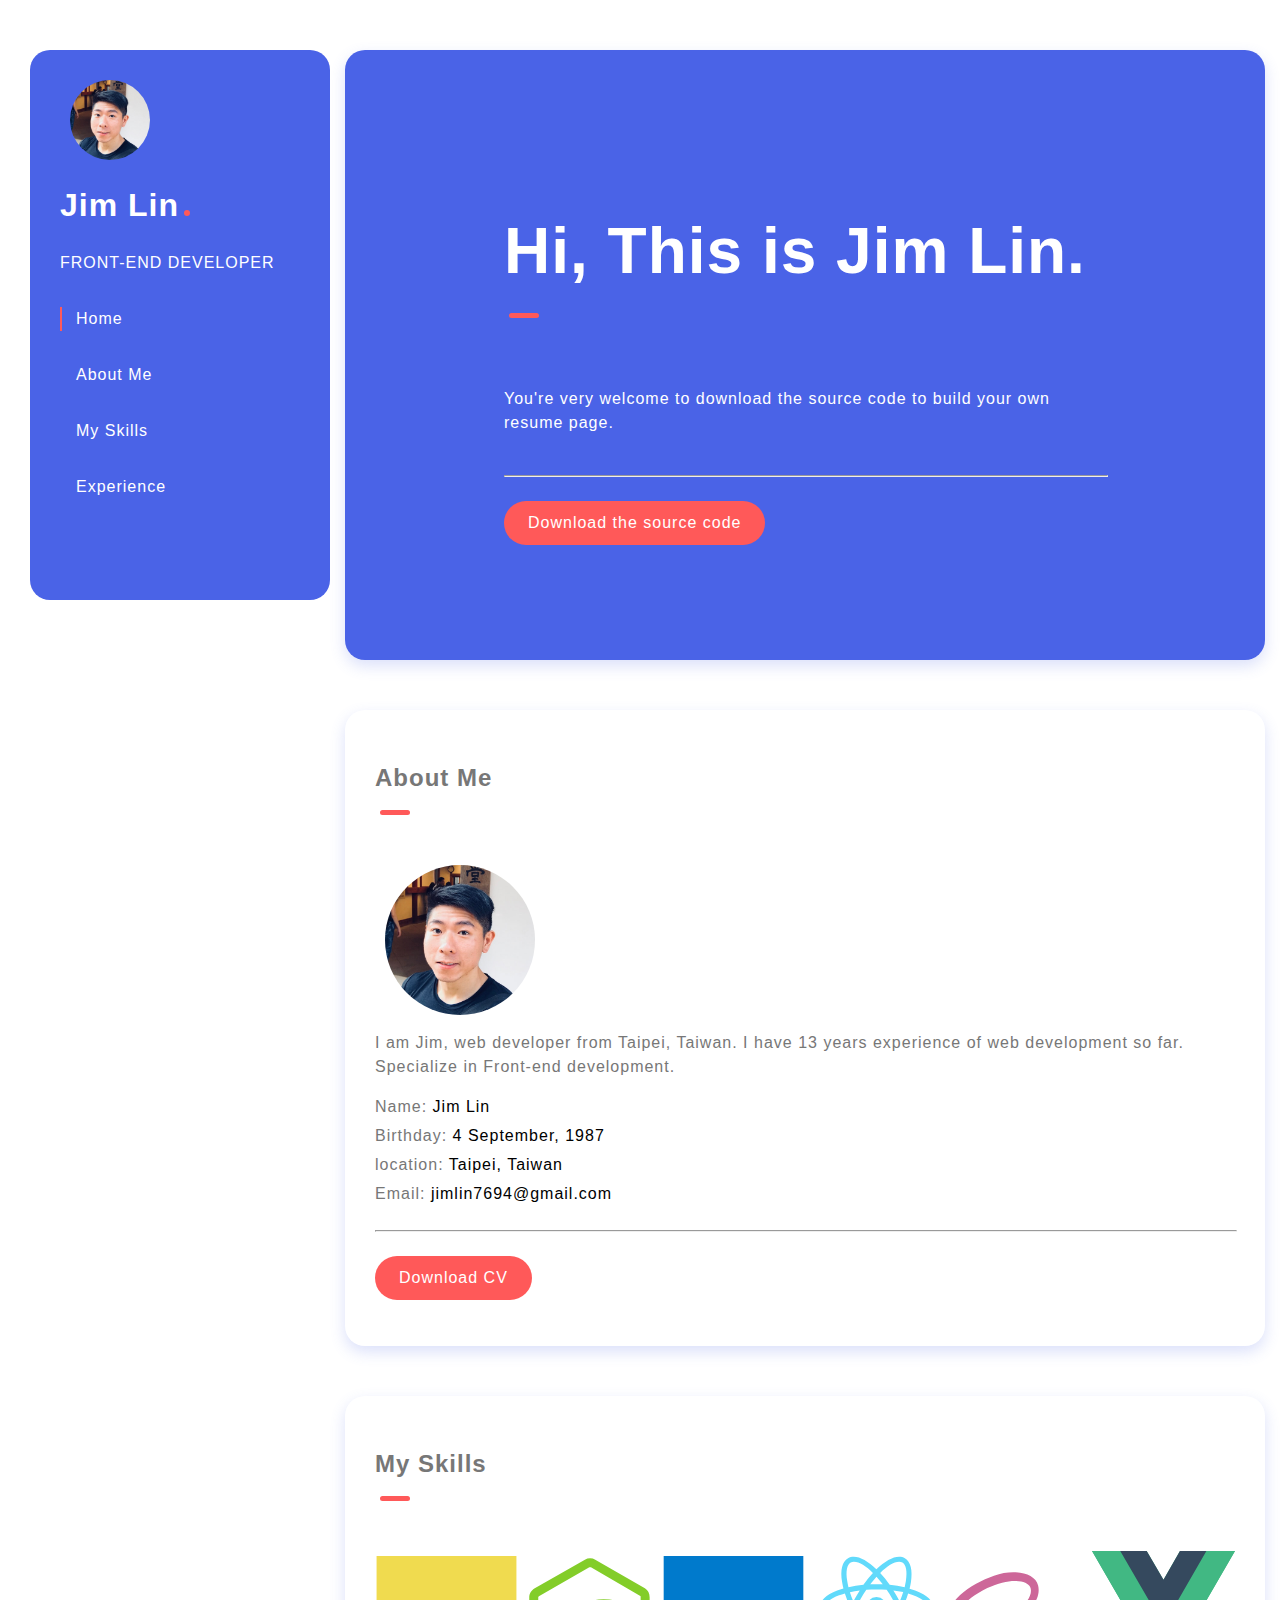
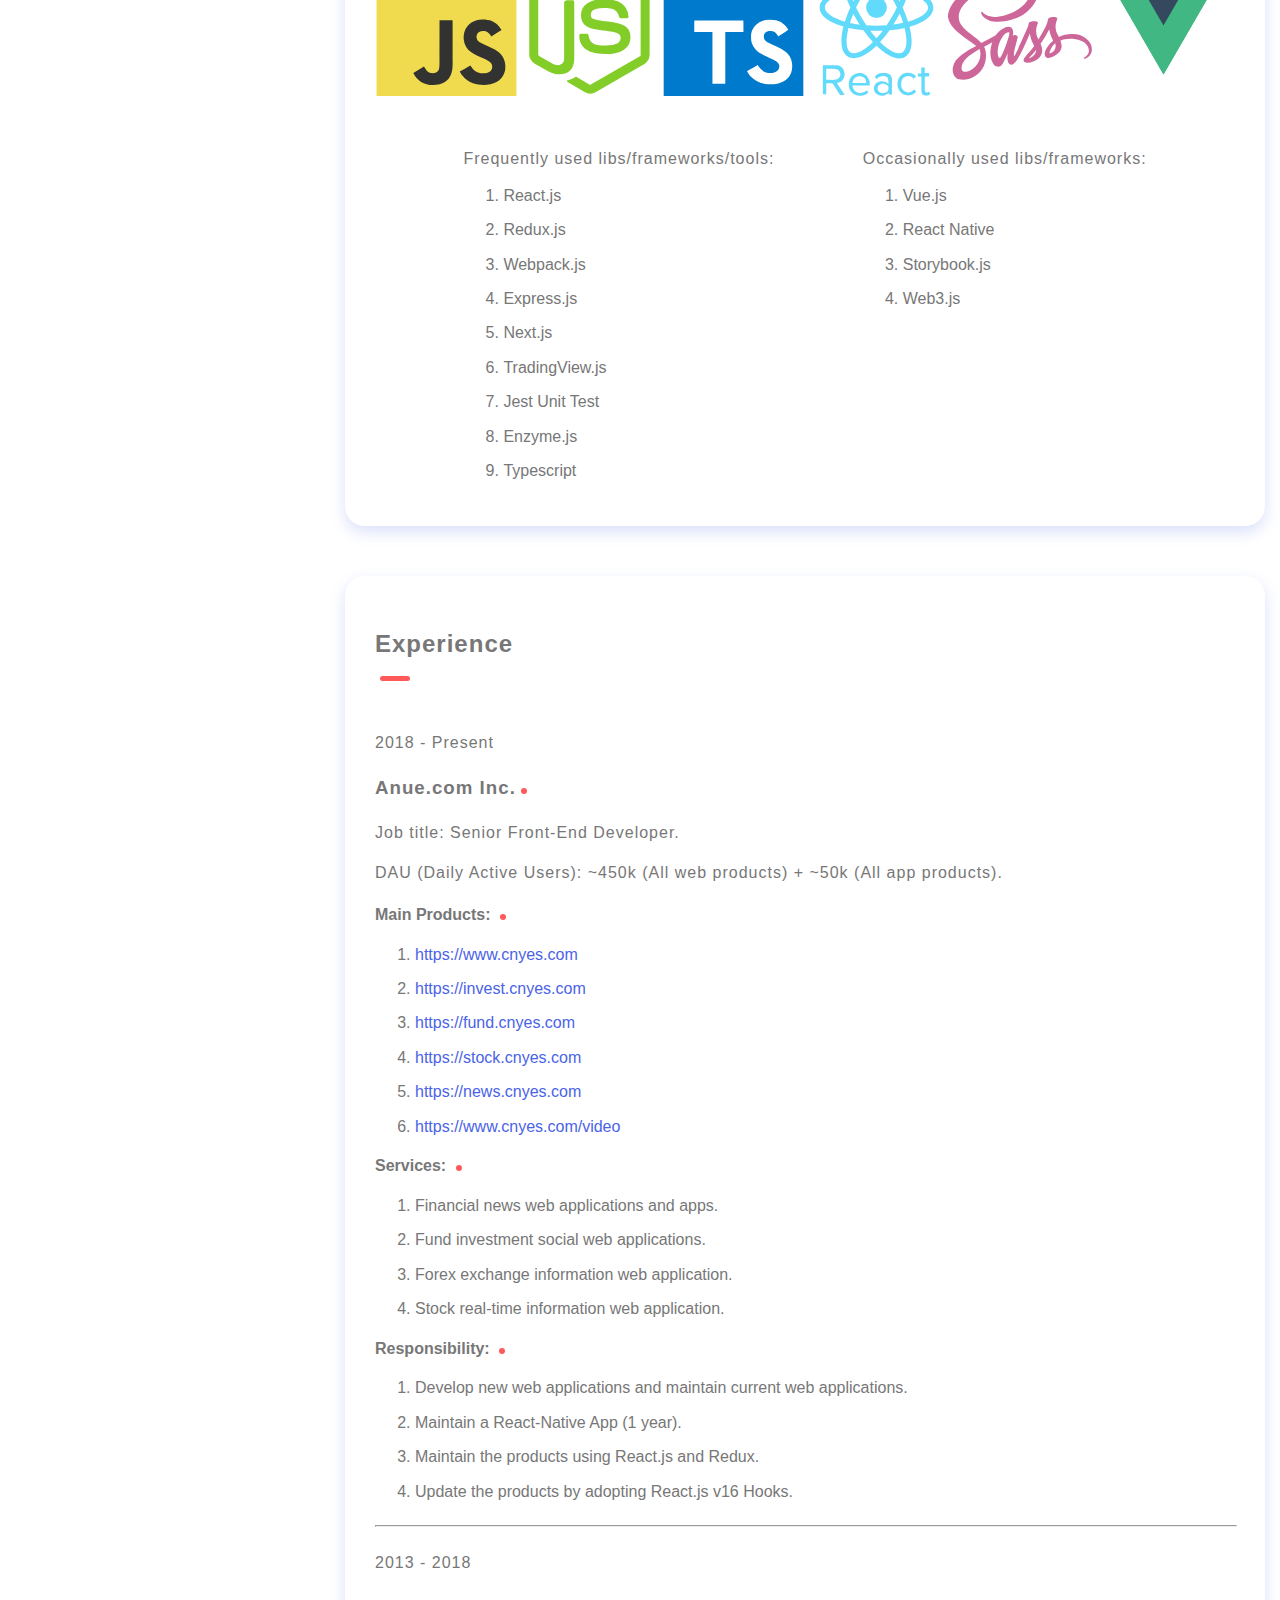
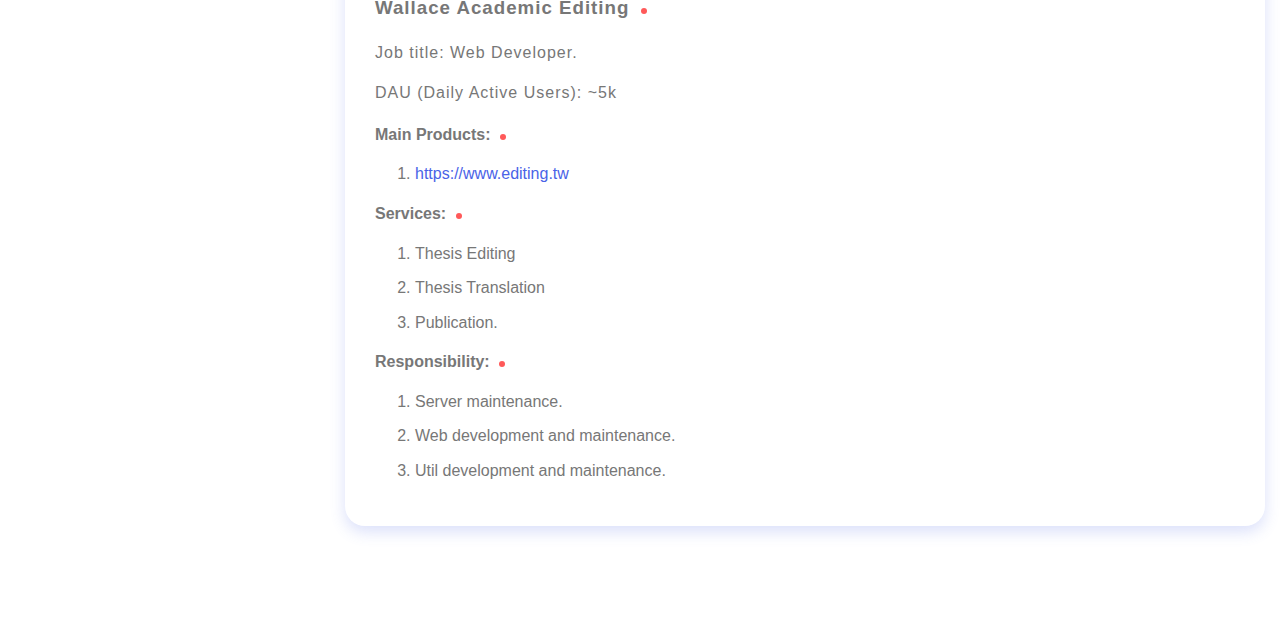
==== index.html @ d6df77a2 "[meta] Update the meta description" ====
<!doctype html>
<html lang="en">
    <head>
        <meta charset="utf-8">
        <meta name="viewport" content="width=device-width, minimum-scale=1, maximum-scale=1">
        <link rel="apple-touch-icon" sizes="180x180" href="/public/apple-touch-icon.png">
        <link rel="icon" href="/public/favicon.ico">
        <link rel="icon" type="image/png" sizes="32x32" href="/public/favicon-32x32.png">
        <link rel="icon" type="image/png" sizes="16x16" href="/public/favicon-16x16.png">
        <link rel="manifest" href="/public/manifest.json">
        <meta name="theme-color" content="#4a63e7">
        <title>Jim Lin</title>
        <meta property="og:title" content="Jim Lin">
        <meta property="og:description" content="Looking for a Front-End developer?">
        <meta property="og:image" content="https://jimlin94.github.io/avatar.jpg">
        <meta property="og:url" content="https://jimlin94.github.io">
        <meta property="og:type" content="website">
        <meta property="og:locale" content="en-US">
        <meta property="og:author" content="Jim Lin">
        <meta property="og:site_name" content="Jim's resume">
        <meta name="google-site-verification" content="QEjYQ1dUKuAz4xLxv2Inoux_4A48HXbjvisFoAdYaV0" />
        <link rel="stylesheet" href="/public/normalize.css" />
        <noscript>
          <link href="https://fonts.googleapis.com/css?family=Fredoka+One" rel="stylesheet">
        </noscript>
        <!-- Google Tag Manager -->
        <script>(function(w,d,s,l,i){w[l]=w[l]||[];w[l].push({'gtm.start':
        new Date().getTime(),event:'gtm.js'});var f=d.getElementsByTagName(s)[0],
        j=d.createElement(s),dl=l!='dataLayer'?'&l='+l:'';j.async=true;j.src=
        'https://www.googletagmanager.com/gtm.js?id='+i+dl;f.parentNode.insertBefore(j,f);
        })(window,document,'script','dataLayer','GTM-K73F63P');</script>
        <!-- End Google Tag Manager -->        
    <meta name="description" content="Looking for a Front-End developer?"><link href="/main.css" rel="stylesheet"></head>
    <body>
        <!-- Google Tag Manager (noscript) -->
        <noscript><iframe src="https://www.googletagmanager.com/ns.html?id=GTM-K73F63P"
        height="0" width="0" style="display:none;visibility:hidden"></iframe></noscript>
        <!-- End Google Tag Manager (noscript) -->    
        <noscript>
          <div id="noscript">
            <div class="noscript">
              <div class="noscript-body">
                <h1>Oops! Can't Run Javascript</h1>
              </div>
              <h2>Oops, Please Enable Javascript on This Browser And Refresh the Page.</h2>
            </div>
          </div>        
        </noscript>
        <div id="app" />
    <script type="text/javascript" src="/bundle.js"></script></body>
</html>
---- main.css ----
.block{margin-bottom:50px;padding:30px;border-radius:20px;box-shadow:0px 6px 15px 0px rgba(74,99,231,0.2)}.block.blue{background-color:#4a63e7;color:#fff}.block.white{background-color:#fff;color:#777}.block h2{font-size:24px}.block h2::after{content:"";background:#ff5959;border-radius:25px;display:block;height:5px;margin-top:14px;width:30px}

.btn{margin-bottom:1em;padding:10px 24px;font-size:16px;box-shadow:none;text-decoration:none;border-radius:100px;-webkit-transition:all .3s ease-in-out;transition:all .3s ease-in-out}.btn.red{color:#fff;background:#ff5959}.btn.white{color:#fff;border:solid 1px #fff;background:0 0}

.avatar{width:40px;height:40px;margin:0 10px;background-position:center;background-size:cover;background-repeat:no-repeat;background-color:#fff;border-radius:50%}.avatar.m{width:80px;height:80px}.avatar.lg{width:150px;height:150px}

.image{position:relative;display:-webkit-box;display:flex;-webkit-box-pack:center;justify-content:center;-webkit-box-align:center;align-items:center}.image.m>img{width:60px;height:60px}@media only screen and (min-width: 1024px){.image.m>img{width:120px;height:120px}}.image.lg>img{width:100px;height:100px}@media only screen and (min-width: 1024px){.image.lg>img{width:150px;height:150px}}.image>.placeholder{background:url("[data-uri]") no-repeat center #ccc;background-size:calc(100%/3)}@media only screen and (min-width: 1024px){.image{-webkit-box-flex:1;flex:1;margin-bottom:0}}.backgroundImage{position:relative;display:-webkit-box;display:flex;-webkit-box-pack:center;justify-content:center;-webkit-box-align:center;align-items:center;width:100%;height:100%;z-index:2}.backgroundImage.with-default-bg{background:url("[data-uri]") no-repeat center #ccc;background-size:calc(100%/3)}.shine{position:absolute;top:0;left:0;width:100%;height:100%;background:-webkit-gradient(linear, right top, left top, from(#d8d8d8), color-stop(50%, #fcfcfc), to(#efefef));background:linear-gradient(-90deg, #d8d8d8 0%, #fcfcfc 50%, #efefef 100%);background-size:400% 400%;border-radius:10px;opacity:0.5;z-index:2;-webkit-animation:shine 1.3s infinite;animation:shine 1.3s infinite}@-webkit-keyframes shine{0%{background-position:0% 0%}100%{background-position:-135% 0%}}@keyframes shine{0%{background-position:0% 0%}100%{background-position:-135% 0%}}

h1,h2,h3,p,span{line-height:1.5em;letter-spacing:1px}button{border:0px}img{max-width:100%}hr{width:100%;margin:1.5em 0}ul{list-style-type:decimal}ul li{margin-bottom:1em}a{color:#4a63e7;text-decoration:none;cursor:pointer}a,button{outline:none}.uppercase{text-transform:uppercase}.margin-bottom-lg{margin-bottom:50px}.margin-s{margin:5px 0}label{color:#777}label+span{color:#000}html{font-size:14px;font-family:-apple-system, BlinkMacSystemFont, "Segoe UI", Roboto, "Helvetica Neue", Arial, "Noto Sans", sans-serif, "Apple Color Emoji", "Segoe UI Emoji", "Segoe UI Symbol", "Noto Color Emoji"}@media only screen and (min-width: 769px){html{font-size:16px}}body,html{overflow-x:hidden}h1::after,h2::after,h3::after,h4::after{content:"";background-color:#ff5959;border-radius:50%;display:inline-block;margin-left:5px;height:6px;width:6px}.tall{min-height:550px}#app{display:-webkit-box;display:flex;-webkit-box-pack:center;justify-content:center;max-width:1280px;width:100%;margin:0 auto;font-size:1em;padding:25px 15px}@media only screen and (min-width: 769px){#app{-webkit-box-orient:horizontal;-webkit-box-direction:reverse;flex-direction:row-reverse;padding:50px 15px}}#app .profile{display:-webkit-box;display:flex;-webkit-box-orient:horizontal;-webkit-box-direction:normal;flex-direction:row;-webkit-box-pack:start;justify-content:flex-start;-webkit-box-align:center;align-items:center}#app .profile h2{margin:0;font-size:24px;font-weight:700}#app .main{-webkit-transition:all .3s ease-in-out;transition:all .3s ease-in-out;z-index:1}#app .main.offset-right{-webkit-transform:translateX(280px);transform:translateX(280px)}@media only screen and (min-width: 769px){#app .main{max-width:calc(100% - 330px)}}#app .main .m-header{display:none;display:-webkit-box;display:flex;-webkit-box-orient:horizontal;-webkit-box-direction:normal;flex-direction:row;-webkit-box-pack:start;justify-content:flex-start;-webkit-box-align:center;align-items:center;margin-bottom:1.5rem;padding:.5em 1em;background-color:#4a63e7;border-radius:20px;color:#fff}@media only screen and (min-width: 769px){#app .main .m-header{display:none}}#app .main .m-header button{cursor:pointer;background:0 0;border:0;outline:none;vertical-align:middle;padding:0}#app .main .m-header button>span{background:#fff;border-radius:10px;display:block;height:4px;width:25px}#app .main .m-header button>span:nth-child(2){margin-top:4px;margin-bottom:4px}#app .content-cover{display:none;position:fixed;top:0;bottom:0;left:0;right:0;z-index:5}#app .content-cover.mDisplay{display:block}#app .header-wrapper{position:fixed;top:0;left:15px;width:265px;-webkit-transform:translateX(-200%);transform:translateX(-200%);-webkit-transition:all .3s ease-in-out;transition:all .3s ease-in-out;z-index:10}#app .header-wrapper.mDisplay{-webkit-transform:translateX(0);transform:translateX(0)}@media only screen and (min-width: 769px){#app .header-wrapper{position:relative;width:300px;margin:0 50px 50px 0;-webkit-transform:none;transform:none}}#app .header-wrapper .header{position:fixed;width:265px;height:550px;margin:25px 0;padding:30px;border-radius:20px;color:#fff;background-color:#4a63e7;-webkit-transition:all .3s ease-in-out;transition:all .3s ease-in-out}@media only screen and (min-width: 769px){#app .header-wrapper .header{width:300px;margin:0 50px 50px 0}}#app .header-wrapper .header .close{position:absolute;width:50px;height:50px;top:25px;right:20px;z-index:5}#app .header-wrapper .header .close::before{content:'';position:absolute;top:0;right:0;width:20px;height:3px;border-radius:20px;background-color:#fff;-webkit-transform:rotate(45deg);transform:rotate(45deg);z-index:6}#app .header-wrapper .header .close::after{content:'';position:absolute;top:0;right:0;width:20px;height:3px;border-radius:20px;background-color:#fff;-webkit-transform:rotate(135deg);transform:rotate(135deg);z-index:6}@media only screen and (min-width: 769px){#app .header-wrapper .header .close{display:none}}#app .header-wrapper .header .profile{-webkit-box-orient:vertical;-webkit-box-direction:normal;flex-direction:column;-webkit-box-align:start;align-items:flex-start}#app .header-wrapper .header .profile>h2{margin-top:1em}#app .header-wrapper .header nav{display:-webkit-box;display:flex;-webkit-box-orient:vertical;-webkit-box-direction:normal;flex-direction:column;-webkit-box-pack:start;justify-content:flex-start}#app .header-wrapper .header nav>a{position:relative;margin:1em;-webkit-transition:all .3s ease-in-out;transition:all .3s ease-in-out;color:#fff}#app .header-wrapper .header nav>a.active::before{content:'';position:absolute;left:-1em;top:0;bottom:0;width:1.5px;background-color:#ff5959}@media only screen and (min-width: 769px){#app .header-wrapper .header nav>a:hover{color:#ff5959}}#app .center-content{display:-webkit-box;display:flex;-webkit-box-pack:center;justify-content:center;-webkit-box-align:start;align-items:flex-start;-webkit-box-orient:vertical;-webkit-box-direction:normal;flex-direction:column}@media only screen and (min-width: 769px){#app .center-content{width:70%;margin:0 auto}#app .center-content h2{font-size:4em}}#app .icons{display:-webkit-box;display:flex;-webkit-box-orient:horizontal;-webkit-box-direction:normal;flex-direction:row;flex-flow:wrap;-webkit-box-pack:space-evenly;justify-content:space-evenly}#app .icons>*{margin-bottom:30px}#app .desc{display:-webkit-box;display:flex;-webkit-box-orient:vertical;-webkit-box-direction:normal;flex-direction:column}@media only screen and (min-width: 769px){#app .desc{-webkit-box-orient:horizontal;-webkit-box-direction:normal;flex-direction:row;-webkit-box-pack:space-evenly;justify-content:space-evenly}}
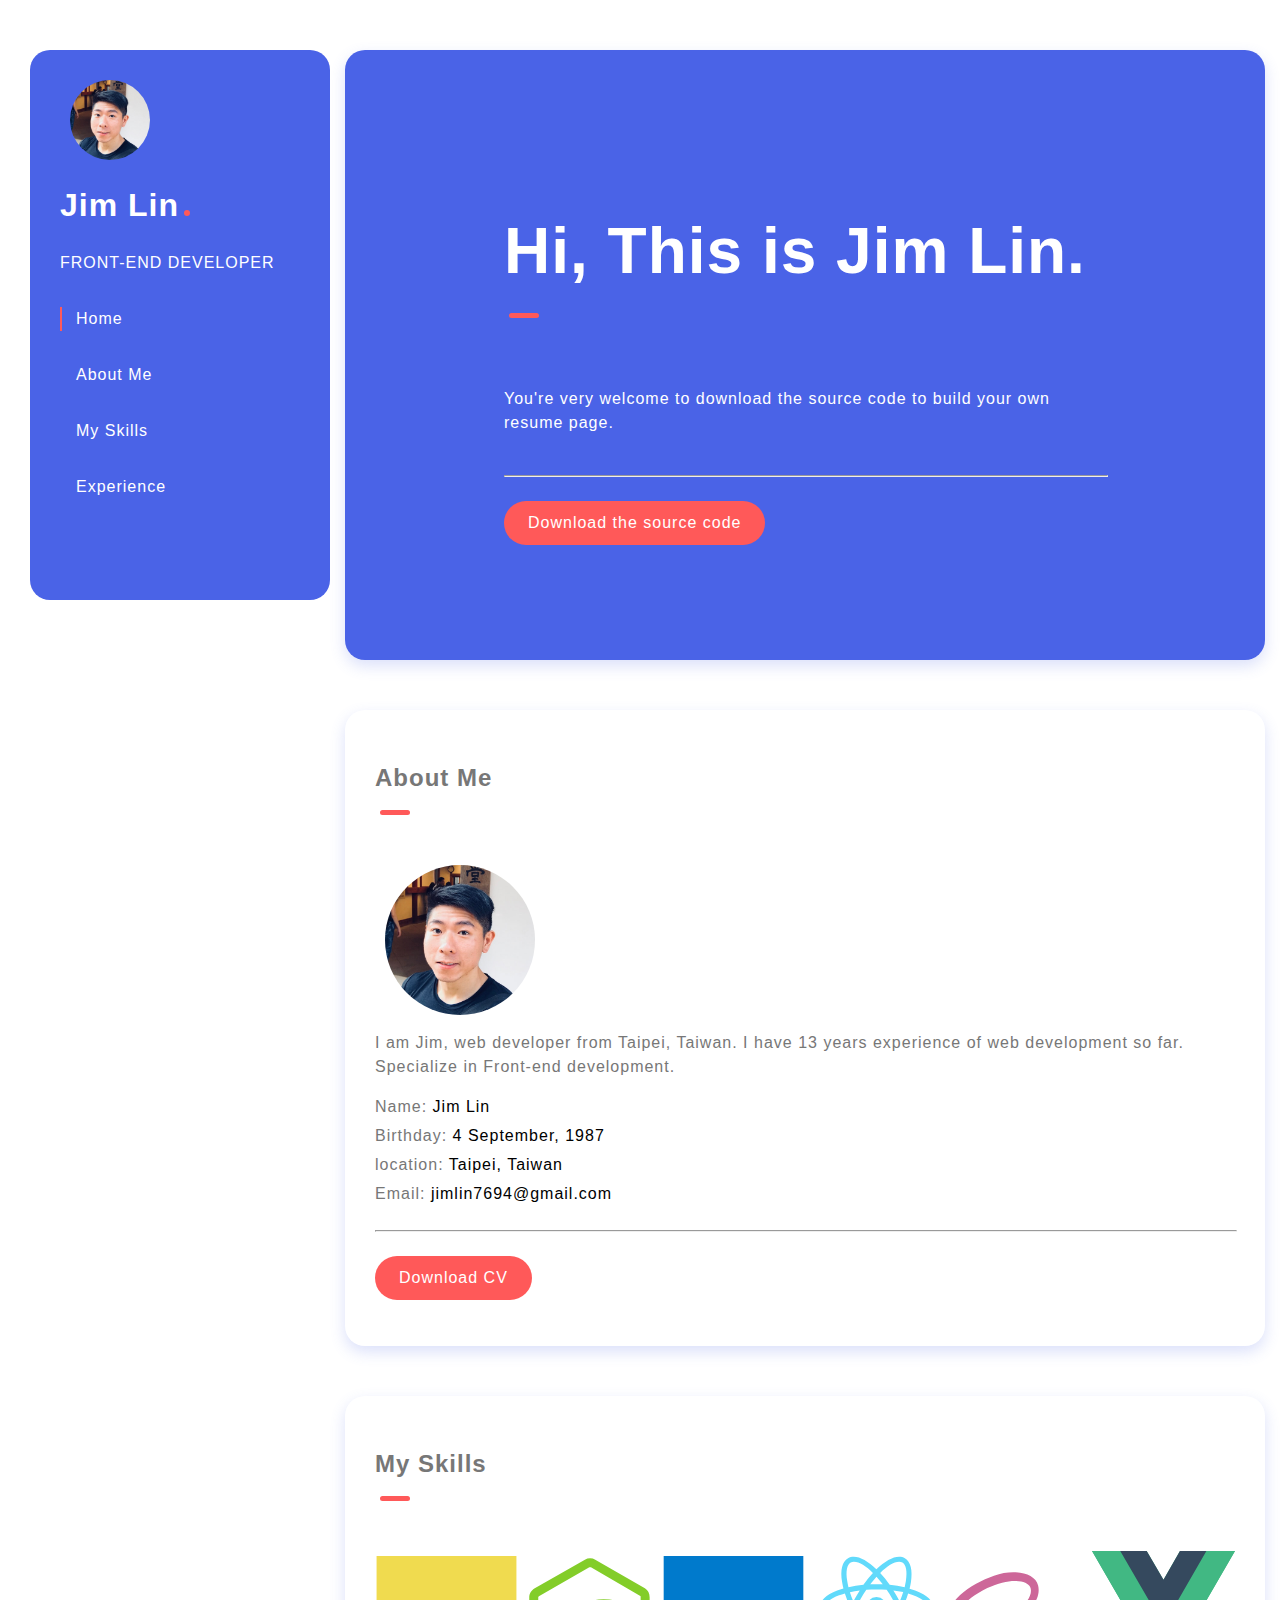
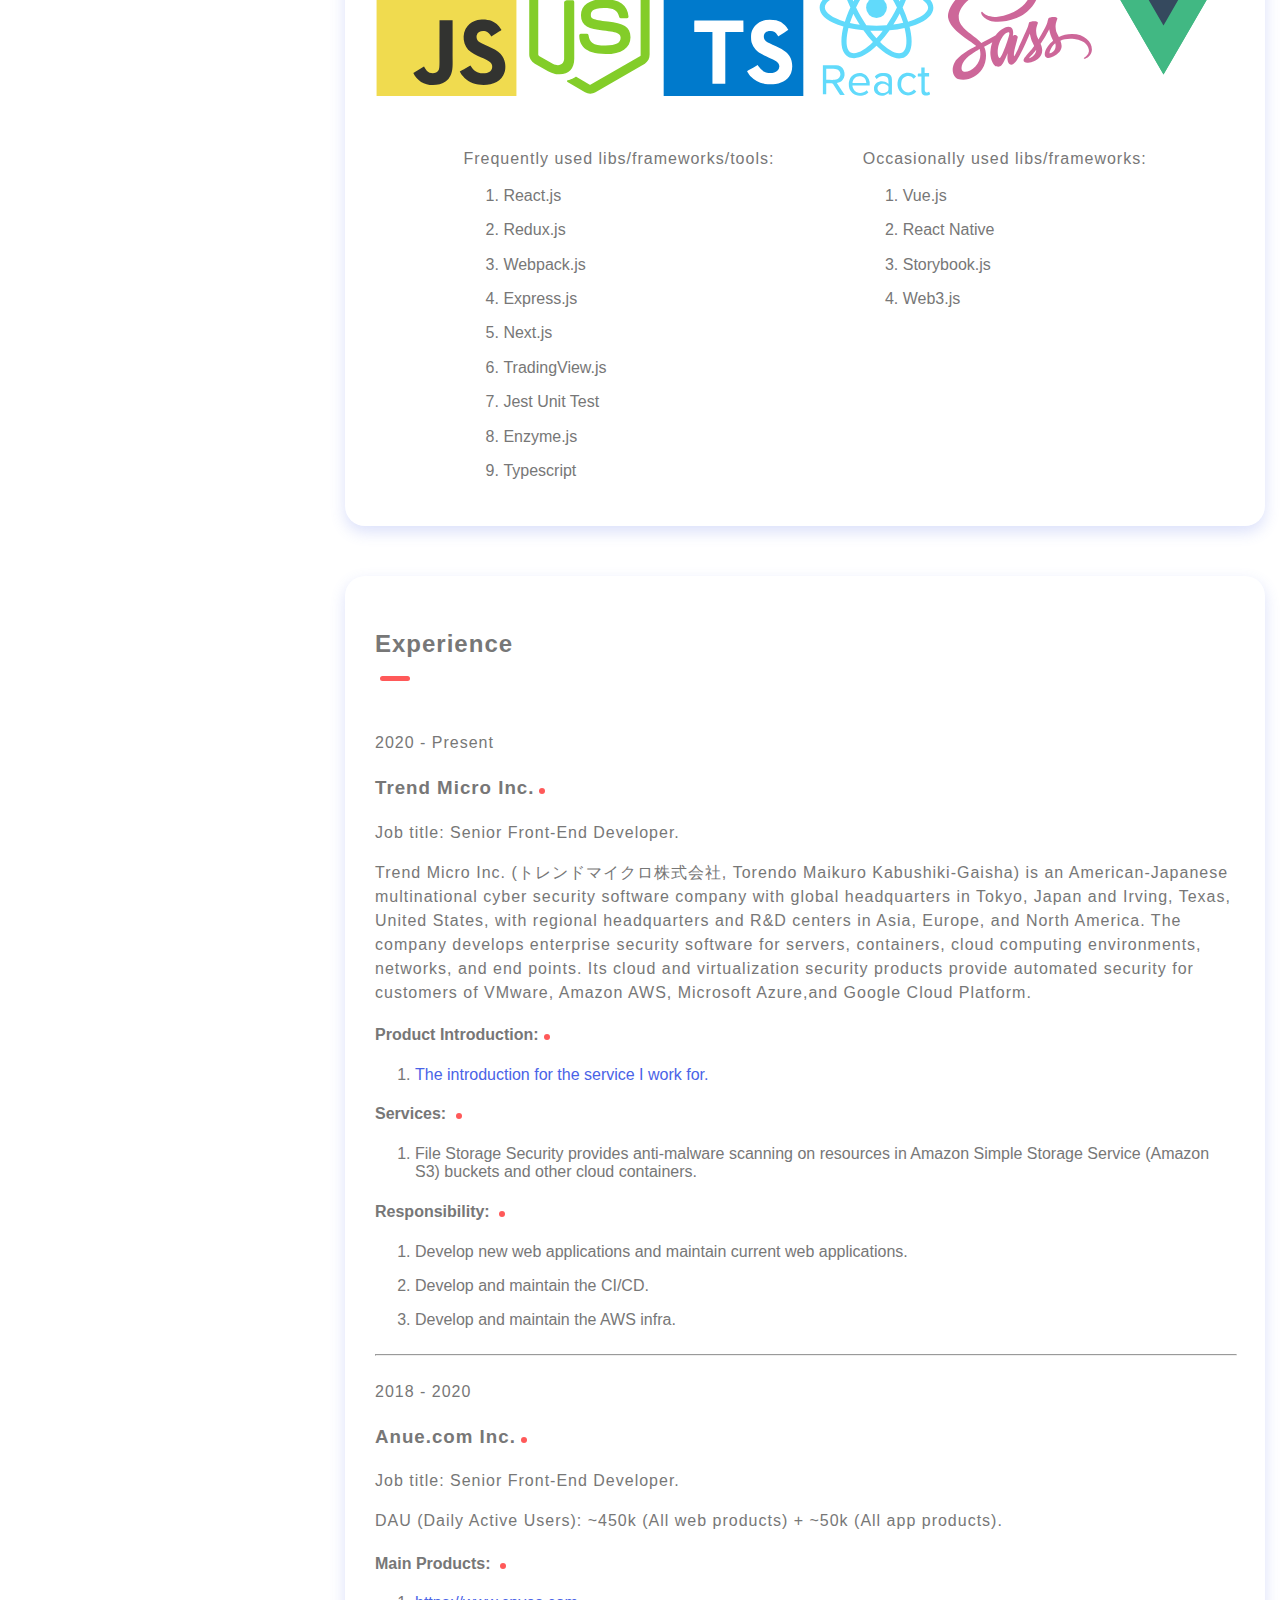
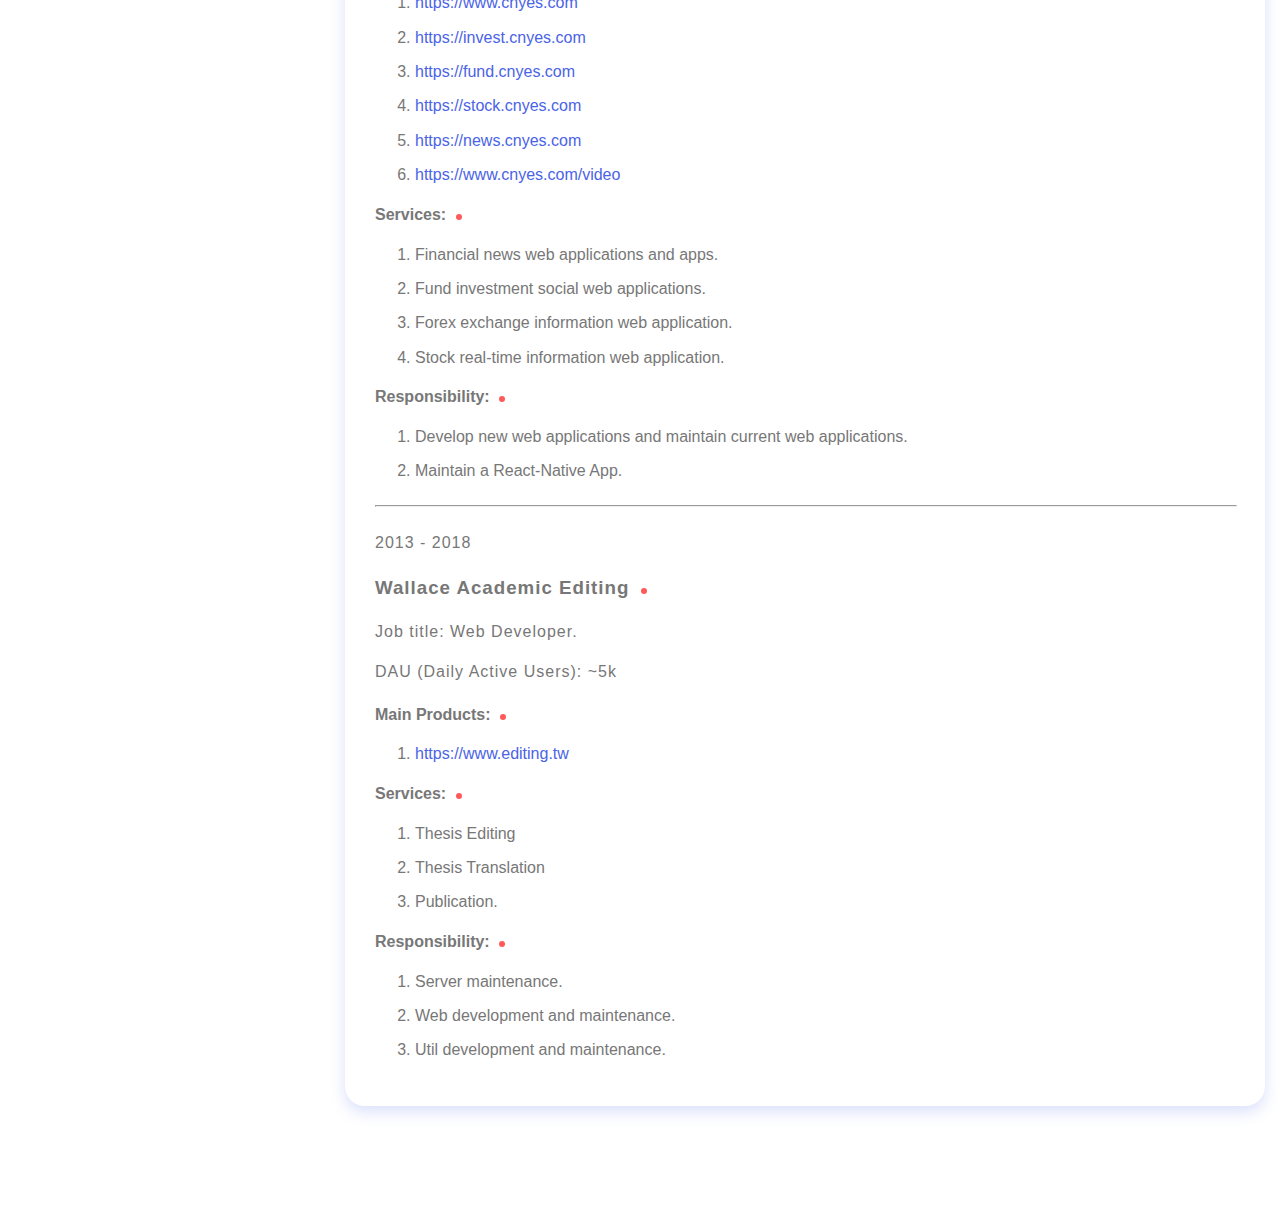
==== commit e79e6380: "Update the content of the experience" ====
--- a/index.html
+++ b/index.html
@@ -30,7 +30,7 @@
         'https://www.googletagmanager.com/gtm.js?id='+i+dl;f.parentNode.insertBefore(j,f);
         })(window,document,'script','dataLayer','GTM-K73F63P');</script>
         <!-- End Google Tag Manager -->        
-    <meta name="description" content="Looking for a Front-End developer?"><link href="/main.css" rel="stylesheet"></head>
+    <meta name="description" content="Looking for a Front-End developer?"><link href="/client.css" rel="stylesheet"></head>
     <body>
         <!-- Google Tag Manager (noscript) -->
         <noscript><iframe src="https://www.googletagmanager.com/ns.html?id=GTM-K73F63P"
@@ -47,5 +47,5 @@
           </div>        
         </noscript>
         <div id="app" />
-    <script type="text/javascript" src="/bundle.js"></script></body>
+    <script type="text/javascript" src="/vendor.js"></script><script type="text/javascript" src="/client.23960b00.js"></script></body>
 </html>--- a/client.css
+++ b/client.css
@@ -0,0 +1,10 @@
+.block{margin-bottom:50px;padding:30px;border-radius:20px;box-shadow:0px 6px 15px 0px rgba(74,99,231,0.2)}.block.blue{background-color:#4a63e7;color:#fff}.block.white{background-color:#fff;color:#777}.block h2{font-size:24px}.block h2::after{content:"";background:#ff5959;border-radius:25px;display:block;height:5px;margin-top:14px;width:30px}
+
+.btn{margin-bottom:1em;padding:10px 24px;font-size:16px;box-shadow:none;text-decoration:none;border-radius:100px;transition:all .3s ease-in-out}.btn.red{color:#fff;background:#ff5959}.btn.white{color:#fff;border:solid 1px #fff;background:0 0}
+
+.avatar{width:40px;height:40px;margin:0 10px;background-position:center;background-size:cover;background-repeat:no-repeat;background-color:#fff;border-radius:50%}.avatar.m{width:80px;height:80px}.avatar.lg{width:150px;height:150px}
+
+.image{position:relative;display:flex;justify-content:center;align-items:center}.image.m>img{width:60px;height:60px}@media only screen and (min-width: 1024px){.image.m>img{width:120px;height:120px}}.image.lg>img{width:100px;height:100px}@media only screen and (min-width: 1024px){.image.lg>img{width:150px;height:150px}}.image>.placeholder{background:url("[data-uri]") no-repeat center #ccc;background-size:calc(100%/3)}@media only screen and (min-width: 1024px){.image{flex:1;margin-bottom:0}}.backgroundImage{position:relative;display:flex;justify-content:center;align-items:center;width:100%;height:100%;z-index:2}.backgroundImage.with-default-bg{background:url("[data-uri]") no-repeat center #ccc;background-size:calc(100%/3)}.shine{position:absolute;top:0;left:0;width:100%;height:100%;background:linear-gradient(-90deg, #d8d8d8 0%, #fcfcfc 50%, #efefef 100%);background-size:400% 400%;border-radius:10px;opacity:0.5;z-index:2;-webkit-animation:shine 1.3s infinite;animation:shine 1.3s infinite}@-webkit-keyframes shine{0%{background-position:0% 0%}100%{background-position:-135% 0%}}@keyframes shine{0%{background-position:0% 0%}100%{background-position:-135% 0%}}
+
+h1,h2,h3,p,span{line-height:1.5em;letter-spacing:1px}button{border:0px}img{max-width:100%}hr{width:100%;margin:1.5em 0}ul{list-style-type:decimal}ul li{margin-bottom:1em}a{color:#4a63e7;text-decoration:none;cursor:pointer}a,button{outline:none}.uppercase{text-transform:uppercase}.margin-bottom-lg{margin-bottom:50px}.margin-s{margin:5px 0}label{color:#777}label+span{color:#000}html{font-size:14px;font-family:-apple-system, BlinkMacSystemFont, "Segoe UI", Roboto, "Helvetica Neue", Arial, "Noto Sans", sans-serif, "Apple Color Emoji", "Segoe UI Emoji", "Segoe UI Symbol", "Noto Color Emoji"}@media only screen and (min-width: 769px){html{font-size:16px}}body,html{overflow-x:hidden}h1::after,h2::after,h3::after,h4::after{content:"";background-color:#ff5959;border-radius:50%;display:inline-block;margin-left:5px;height:6px;width:6px}.tall{min-height:550px}#app{display:flex;justify-content:center;max-width:1280px;width:100%;margin:0 auto;font-size:1em;padding:25px 15px}@media only screen and (min-width: 769px){#app{flex-direction:row-reverse;padding:50px 15px}}#app .profile{display:flex;flex-direction:row;justify-content:flex-start;align-items:center}#app .profile h2{margin:0;font-size:24px;font-weight:700}#app .main{transition:all .3s ease-in-out;z-index:1}#app .main.offset-right{transform:translateX(280px)}@media only screen and (min-width: 769px){#app .main{max-width:calc(100% - 330px)}}#app .main .m-header{display:none;display:flex;flex-direction:row;justify-content:flex-start;align-items:center;margin-bottom:1.5rem;padding:.5em 1em;background-color:#4a63e7;border-radius:20px;color:#fff}@media only screen and (min-width: 769px){#app .main .m-header{display:none}}#app .main .m-header button{cursor:pointer;background:0 0;border:0;outline:none;vertical-align:middle;padding:0}#app .main .m-header button>span{background:#fff;border-radius:10px;display:block;height:4px;width:25px}#app .main .m-header button>span:nth-child(2){margin-top:4px;margin-bottom:4px}#app .content-cover{display:none;position:fixed;top:0;bottom:0;left:0;right:0;z-index:5}#app .content-cover.mDisplay{display:block}#app .header-wrapper{position:fixed;top:0;left:15px;width:265px;transform:translateX(-200%);transition:all .3s ease-in-out;z-index:10}#app .header-wrapper.mDisplay{transform:translateX(0)}@media only screen and (min-width: 769px){#app .header-wrapper{position:relative;width:300px;margin:0 50px 50px 0;transform:none}}#app .header-wrapper .header{position:fixed;width:265px;height:550px;margin:25px 0;padding:30px;border-radius:20px;color:#fff;background-color:#4a63e7;transition:all .3s ease-in-out}@media only screen and (min-width: 769px){#app .header-wrapper .header{width:300px;margin:0 50px 50px 0}}#app .header-wrapper .header .close{position:absolute;width:50px;height:50px;top:25px;right:20px;z-index:5}#app .header-wrapper .header .close::before{content:'';position:absolute;top:0;right:0;width:20px;height:3px;border-radius:20px;background-color:#fff;transform:rotate(45deg);z-index:6}#app .header-wrapper .header .close::after{content:'';position:absolute;top:0;right:0;width:20px;height:3px;border-radius:20px;background-color:#fff;transform:rotate(135deg);z-index:6}@media only screen and (min-width: 769px){#app .header-wrapper .header .close{display:none}}#app .header-wrapper .header .profile{flex-direction:column;align-items:flex-start}#app .header-wrapper .header .profile>h2{margin-top:1em}#app .header-wrapper .header nav{display:flex;flex-direction:column;justify-content:flex-start}#app .header-wrapper .header nav>a{position:relative;margin:1em;transition:all .3s ease-in-out;color:#fff}#app .header-wrapper .header nav>a.active::before{content:'';position:absolute;left:-1em;top:0;bottom:0;width:1.5px;background-color:#ff5959}@media only screen and (min-width: 769px){#app .header-wrapper .header nav>a:hover{color:#ff5959}}#app .center-content{display:flex;justify-content:center;align-items:flex-start;flex-direction:column}@media only screen and (min-width: 769px){#app .center-content{width:70%;margin:0 auto}#app .center-content h2{font-size:4em}}#app .icons{display:flex;flex-direction:row;flex-flow:wrap;justify-content:space-evenly}#app .icons>*{margin-bottom:30px}#app .desc{display:flex;flex-direction:column}@media only screen and (min-width: 769px){#app .desc{flex-direction:row;justify-content:space-evenly}}
+
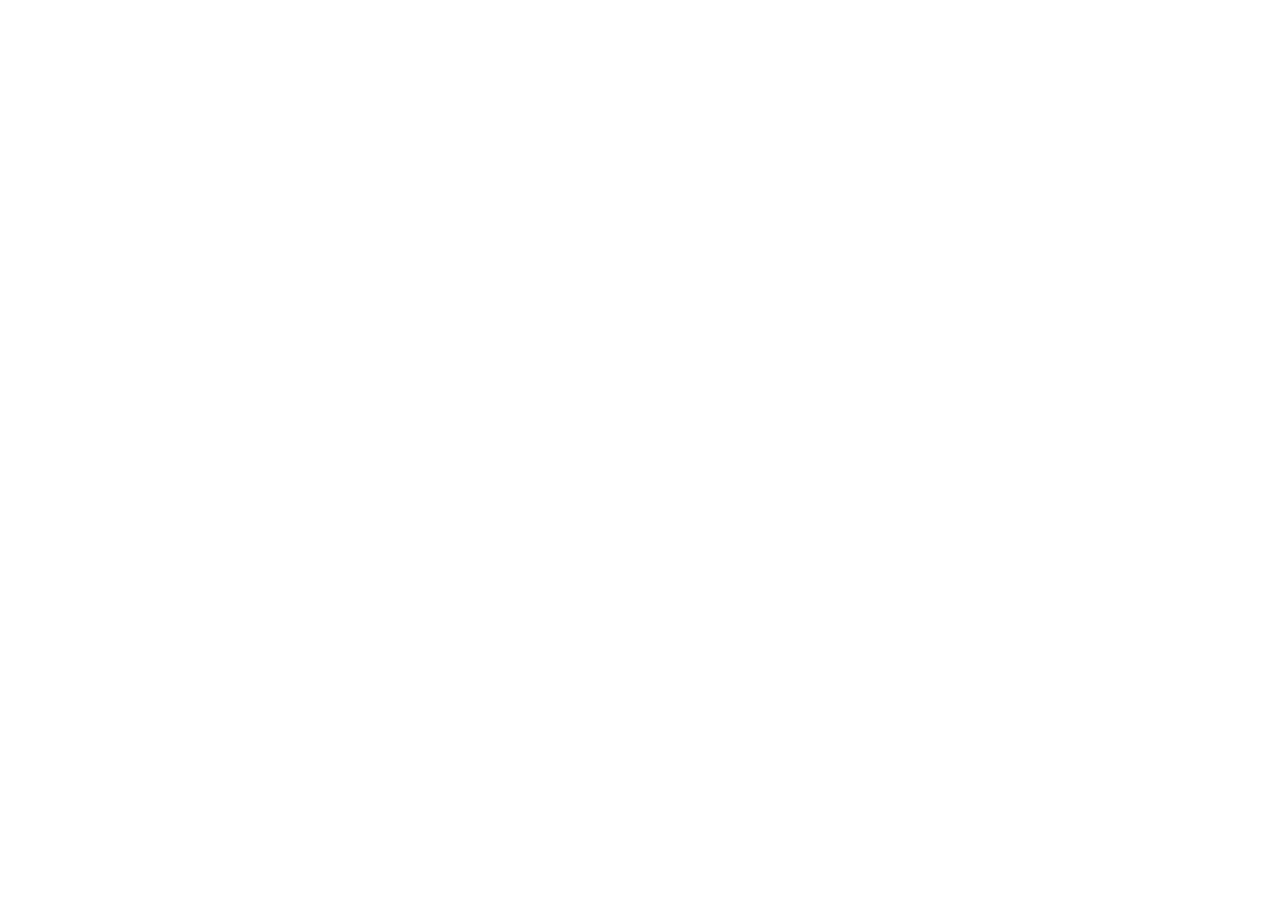
==== commit 5cffa57c: "redirect to resume" ====
--- a/index.html
+++ b/index.html
@@ -1,51 +1,15 @@
-<!doctype html>
+<!DOCTYPE html>
 <html lang="en">
-    <head>
-        <meta charset="utf-8">
-        <meta name="viewport" content="width=device-width, minimum-scale=1, maximum-scale=1">
-        <link rel="apple-touch-icon" sizes="180x180" href="/public/apple-touch-icon.png">
-        <link rel="icon" href="/public/favicon.ico">
-        <link rel="icon" type="image/png" sizes="32x32" href="/public/favicon-32x32.png">
-        <link rel="icon" type="image/png" sizes="16x16" href="/public/favicon-16x16.png">
-        <link rel="manifest" href="/public/manifest.json">
-        <meta name="theme-color" content="#4a63e7">
-        <title>Jim Lin</title>
-        <meta property="og:title" content="Jim Lin">
-        <meta property="og:description" content="Looking for a Front-End developer?">
-        <meta property="og:image" content="https://jimlin94.github.io/avatar.jpg">
-        <meta property="og:url" content="https://jimlin94.github.io">
-        <meta property="og:type" content="website">
-        <meta property="og:locale" content="en-US">
-        <meta property="og:author" content="Jim Lin">
-        <meta property="og:site_name" content="Jim's resume">
-        <meta name="google-site-verification" content="QEjYQ1dUKuAz4xLxv2Inoux_4A48HXbjvisFoAdYaV0" />
-        <link rel="stylesheet" href="/public/normalize.css" />
-        <noscript>
-          <link href="https://fonts.googleapis.com/css?family=Fredoka+One" rel="stylesheet">
-        </noscript>
-        <!-- Google Tag Manager -->
-        <script>(function(w,d,s,l,i){w[l]=w[l]||[];w[l].push({'gtm.start':
-        new Date().getTime(),event:'gtm.js'});var f=d.getElementsByTagName(s)[0],
-        j=d.createElement(s),dl=l!='dataLayer'?'&l='+l:'';j.async=true;j.src=
-        'https://www.googletagmanager.com/gtm.js?id='+i+dl;f.parentNode.insertBefore(j,f);
-        })(window,document,'script','dataLayer','GTM-K73F63P');</script>
-        <!-- End Google Tag Manager -->        
-    <meta name="description" content="Looking for a Front-End developer?"><link href="/client.css" rel="stylesheet"></head>
-    <body>
-        <!-- Google Tag Manager (noscript) -->
-        <noscript><iframe src="https://www.googletagmanager.com/ns.html?id=GTM-K73F63P"
-        height="0" width="0" style="display:none;visibility:hidden"></iframe></noscript>
-        <!-- End Google Tag Manager (noscript) -->    
-        <noscript>
-          <div id="noscript">
-            <div class="noscript">
-              <div class="noscript-body">
-                <h1>Oops! Can't Run Javascript</h1>
-              </div>
-              <h2>Oops, Please Enable Javascript on This Browser And Refresh the Page.</h2>
-            </div>
-          </div>        
-        </noscript>
-        <div id="app" />
-    <script type="text/javascript" src="/vendor.js"></script><script type="text/javascript" src="/client.23960b00.js"></script></body>
-</html>+  <head>
+    <meta charset="UTF-8" />
+    <meta
+      http-equiv="refresh"
+      content="0; url=https://jimlin94.github.io/resume/"
+    />
+    <title>Redirecting...</title>
+  </head>
+  <body>
+    If you are not redirected automatically, follow this
+    <a href="https://jimlin94.github.io/resume/">link</a>.
+  </body>
+</html>
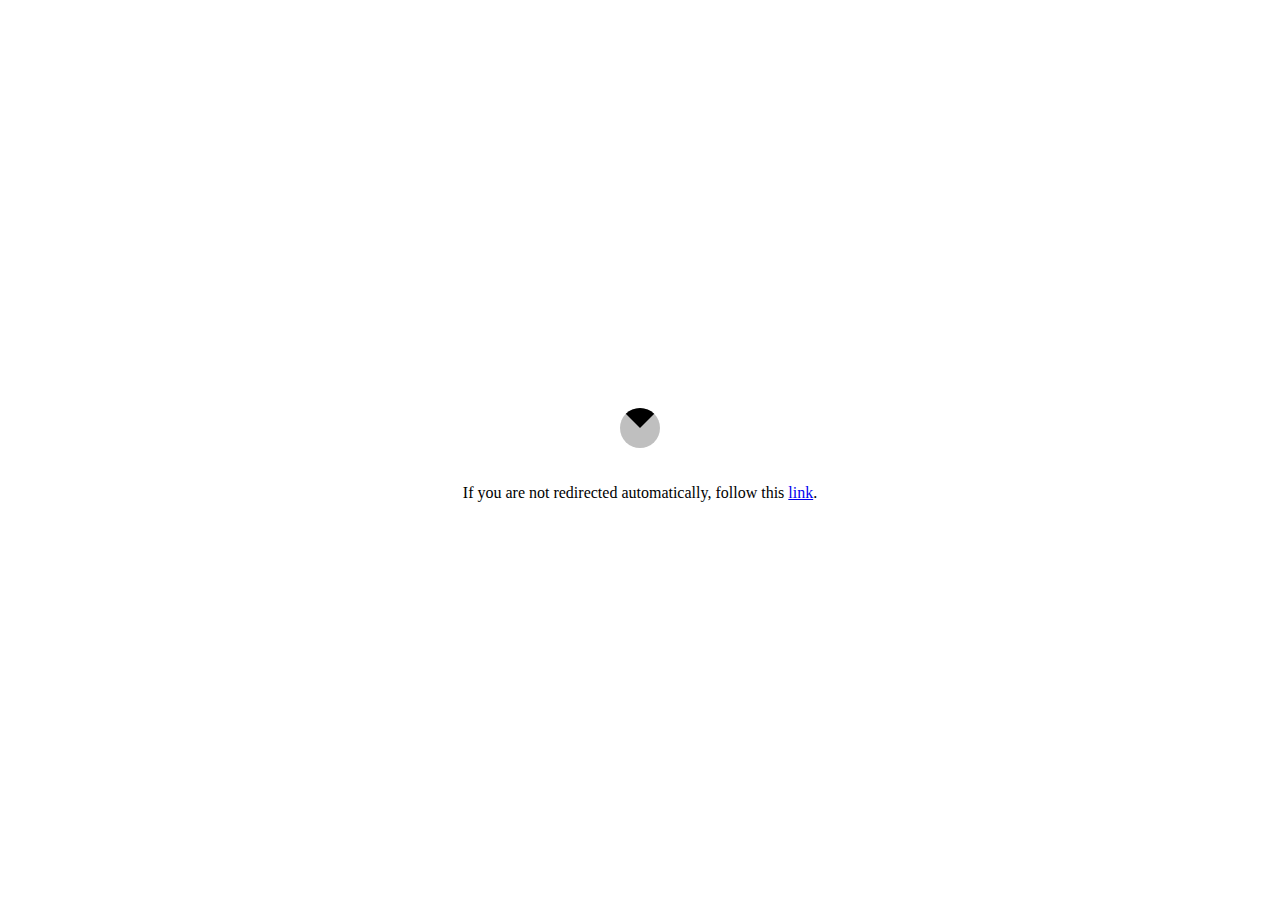
==== commit e3e2d1be: "update the redirect page" ====
--- a/index.html
+++ b/index.html
@@ -2,14 +2,57 @@
 <html lang="en">
   <head>
     <meta charset="UTF-8" />
-    <meta
+    <!-- <meta
       http-equiv="refresh"
       content="0; url=https://jimlin94.github.io/resume/"
-    />
+    /> -->
     <title>Redirecting...</title>
+    <style>
+      #app {
+        display: flex;
+        justify-content: center;
+        align-items: center;
+        flex-direction: column;
+        height: 100vh;
+      }
+      .sp-circle {
+        border: 20px rgba(0, 0, 0, 0.25) solid;
+        border-top: 20px black solid;
+        border-radius: 50%;
+        -webkit-animation: spCircRot 0.6s infinite linear;
+        animation: spCircRot 0.6s infinite linear;
+      }
+      .col-sm-2 {
+        padding: 10px;
+        border-radius: 4px;
+        margin-bottom: 10px;
+      }
+
+      @-webkit-keyframes spCircRot {
+        from {
+          -webkit-transform: rotate(0deg);
+        }
+        to {
+          -webkit-transform: rotate(359deg);
+        }
+      }
+      @keyframes spCircRot {
+        from {
+          transform: rotate(0deg);
+        }
+        to {
+          transform: rotate(359deg);
+        }
+      }
+    </style>
   </head>
-  <body>
-    If you are not redirected automatically, follow this
-    <a href="https://jimlin94.github.io/resume/">link</a>.
+  <body id="app">
+    <div class="col-sm-2">
+      <div class="sp sp-circle"></div>
+    </div>
+    <p>
+      If you are not redirected automatically, follow this
+      <a href="https://jimlin94.github.io/resume/">link</a>.
+    </p>
   </body>
 </html>
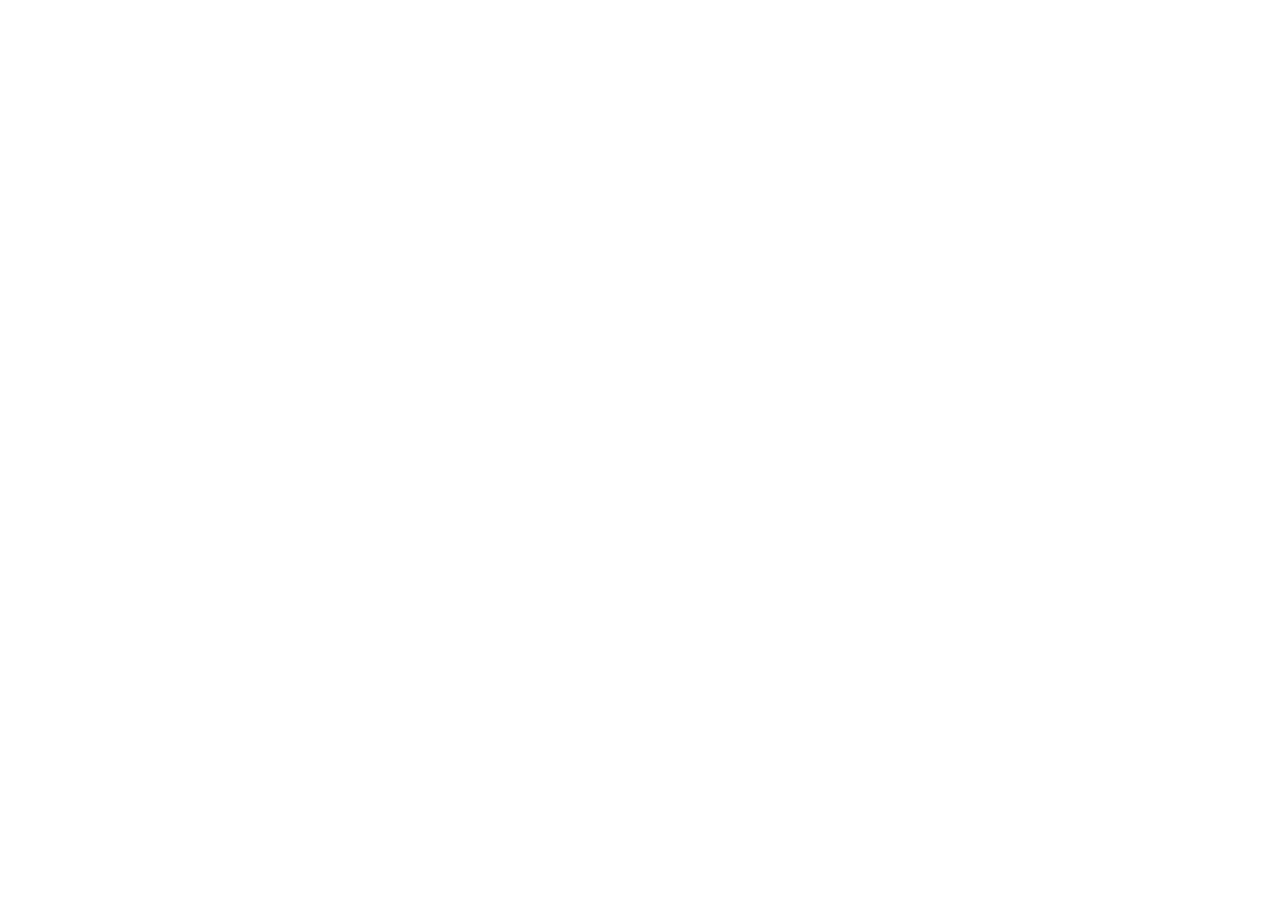
==== commit 086fd436: "redirect to /resume" ====
--- a/index.html
+++ b/index.html
@@ -2,10 +2,10 @@
 <html lang="en">
   <head>
     <meta charset="UTF-8" />
-    <!-- <meta
+    <meta
       http-equiv="refresh"
       content="0; url=https://jimlin94.github.io/resume/"
-    /> -->
+    />
     <title>Redirecting...</title>
     <style>
       #app {
